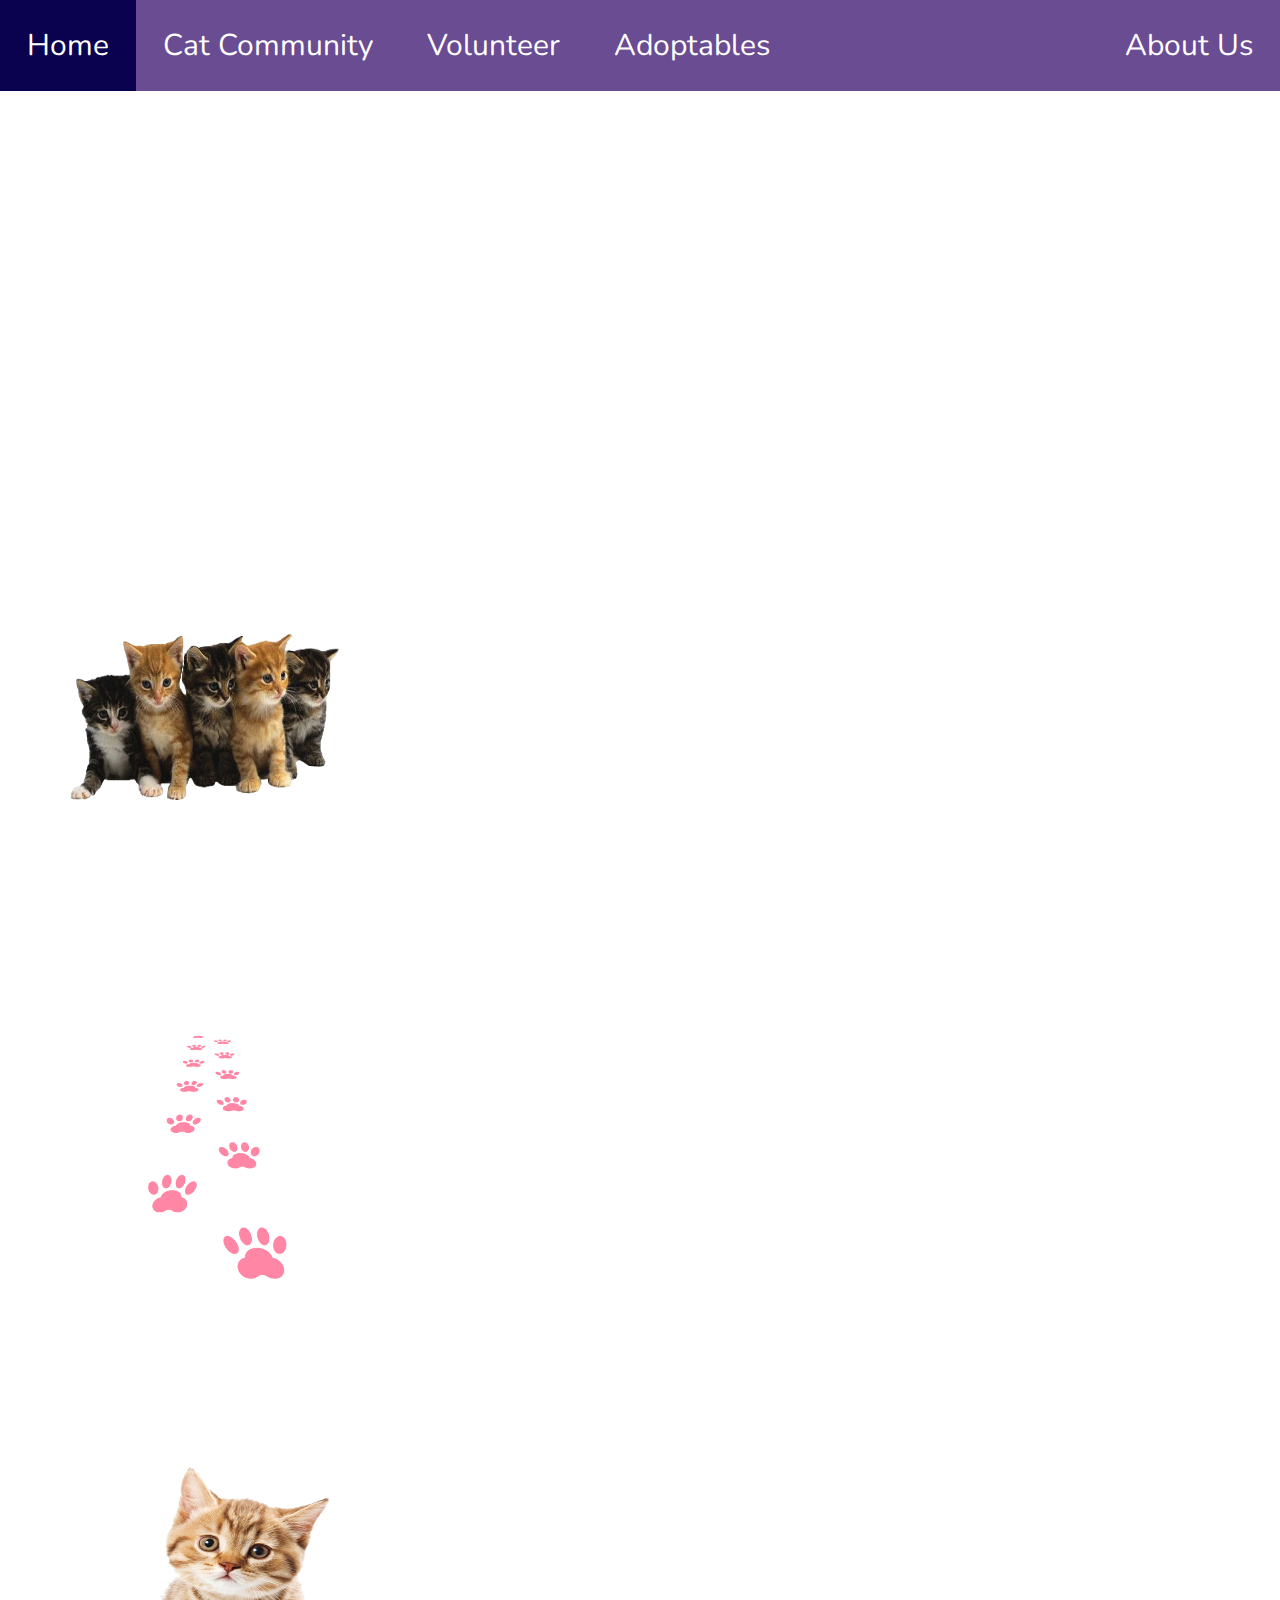
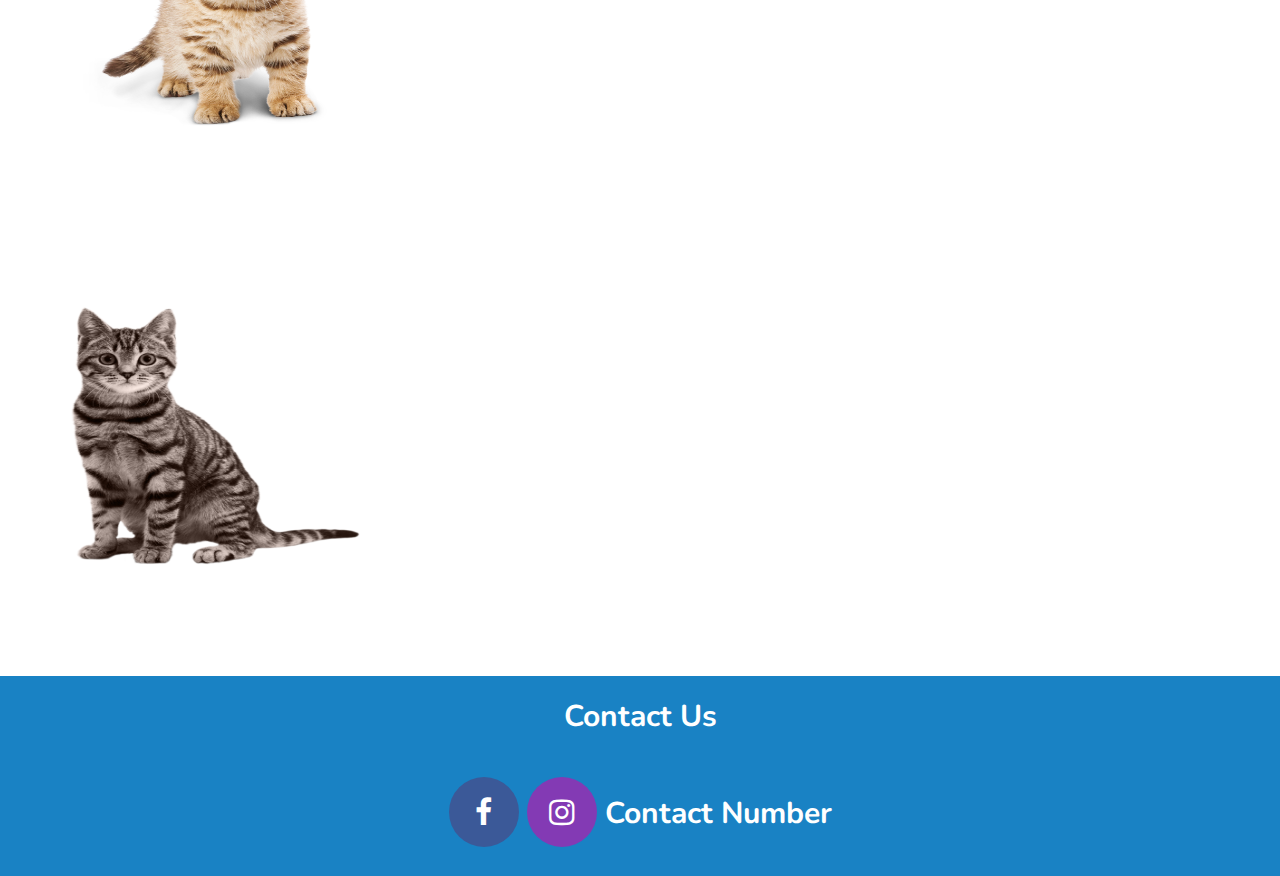
==== index.html @ 4d304201 "Rename home.html to index.html" ====
<html>
<head>
<link rel="stylesheet" href="stylesheet.css">
<meta name="viewport" content="width=device-width, initial-scale=1.0">
<link rel="stylesheet" href="https://fonts.googleapis.com/css?family=Nunito">
<link rel="stylesheet" href="https://cdnjs.cloudflare.com/ajax/libs/font-awesome/4.7.0/css/font-awesome.min.css">
<title>
Cats of Legaspi Village
</title>
</head>
<body background="banner0.png">

<!-- navigation bar -->
<ul class="topnav">
  <li><a href="home.html">Home</a></li>
    <li><a href="catcommunity.html">Cat Community</a></li>
  <li><a href="volunteer.php">Volunteer</a></li>
  <li><a href="adoptables.php">Adoptables</a></li>
  <li class="right"><a href="aboutus.php">About Us</a></li>
</ul>

<!-- banner -->
<div class="banner">
<p class="head"> Cats of Legaspi Village </p>
</div>

<!-- cat community -->
<div class="info">
<img class="pic" src="cat9.png">
<p class="heading"> Cat Community </p>
<p class="body">  Cat communities helps stray, lost, abandoned, and injured cats on streets. Though they have no such thing as members, they only have volunteers on helping them to take care and saving cats. </p>
</div>

<div class="info">
<img class="pic" src="1.png">
<p class="heading"> Volunteer Sign-Up </p>
<p class="body">  Are you seeing many stray cats on the streets? Do you want to help cats like them? And are you a cat lover?  Well today is your lucky day! Cat of Legaspi Village Community is searching for volunteers for their cat community. All you have to do is fill up this form and contact them. </p>
</div>

<div class="info">
<img class="pic" src="cat2.png">
<p class="heading"> Adoptables </p>
<p class="body">  Need a lover, best friend, cuddle buddy, a motivation, and someone who will be there for you no matter what? Say no more, Cats of Legaspi Village are open for adoption of cats. </p>
</div>

<div class="info">
<img class="pic" src="cat1.png">
<p class="heading"> About Us </p>
<p class="body">  Cats of Legaspi Village is a cat community where they pumper cats that are stray, lost, abandoned, or injured. The community helps cats by feeding and fostering them.  </p>
</div>

<!-- footer -->
<div class="footer">
  <p>Contact Us</p>
  <p> <a href="https://www.facebook.com/catsoflegaspivillage" class="fa fa-facebook"></a> <a href="https://www.instagram.com/catsoflegaspivillage" class="fa fa-instagram"></a>		Contact Number</p>
</div>
</body>
</html>
---- stylesheet.css ----
* {
	margin:0;
	padding:0;
}

body {
	font-family:"nunito";
}

/* navigation bar */
ul.topnav {
  list-style-type: none;
  margin: 0;
  padding: 0;
  overflow: hidden;
  background-color: #6A4C93;
  position:fixed;
  width:100%;
  top:0;
  left:0;
}

ul.topnav li {float: left;}

ul.topnav li a {
  display: block;
  color: white;
  text-align: center;
  padding: 25px 27px;
  text-decoration: none;
  font-size:30px;
}

ul.topnav li a:hover:not(.active) {background-color: #0a014f;}

ul.topnav li a.active {background-color: #0a014f;}

ul.topnav li.right {float: right;}

@media screen and (max-width: 600px) {
  ul.topnav li.right, 
  ul.topnav li {float: none;}
}

/* banner */
.banner {
	width:100%;
	/* background-color: #1982C4; */
	max-height:500px;
	padding:190px 0;
	text-align:center;
}

.banner .head {
	font-size:100px;
	font-weight:bold;
	color:white;
	
}

/* preview */
.info {
	width:97.35%;
	height:400px;
	padding:20px;
}

.heading:hover {
	opacity:50%;
	cursor: pointer;
}

.pic {
	width:290px;
	height:260px;
	float:left;
	margin:50px;
}

.heading{
	font-size: 30px;
	font-weight: bold;
	padding:20px;
	color:white;
}

.body {
	font-size:25px;
	text-align:justify;
	padding:20px;
	color:white;
}

/* footer */
.footer {
  width: 100%;
  background-color: #1982C4;
  color: white;
  text-align: center;
  height:200px;
}

.footer p {
	font-size: 30px;
	font-weight: bold;
	padding:20px;
	color:white;
}

.footer a {
	color:white;
}

.fa {
  padding: 20px;
  font-size: 30px;
  width: 30px;
  text-align: center;
  text-decoration: none;
  border-radius: 50%;
}

.fa-facebook {
  background: #3B5998;
  color: white;
}

.fa-instagram {
  background: #833AB4;
  color: white;
}

/* sign up */
fieldset {
	font-size:25px;
	font-weight:bold;
	height:600px;
	margin:0 20px 50px 20px;
	background-color:#EAEAEA;
	border:4px solid #cbc5ea;
	color:#0a014f;
}

legend {
	text-align:center;
}
.question {
	width:1350px;
	font-size:21px;
	min-height:60px;
	padding:15px 25px 0 25px;
}

.question input {
	font-size:21px;
}

.question .submit {
	height:40px;
	width:150px;
	background-color:#cbc5ea;
	border:4px solid #6A4C93;
}
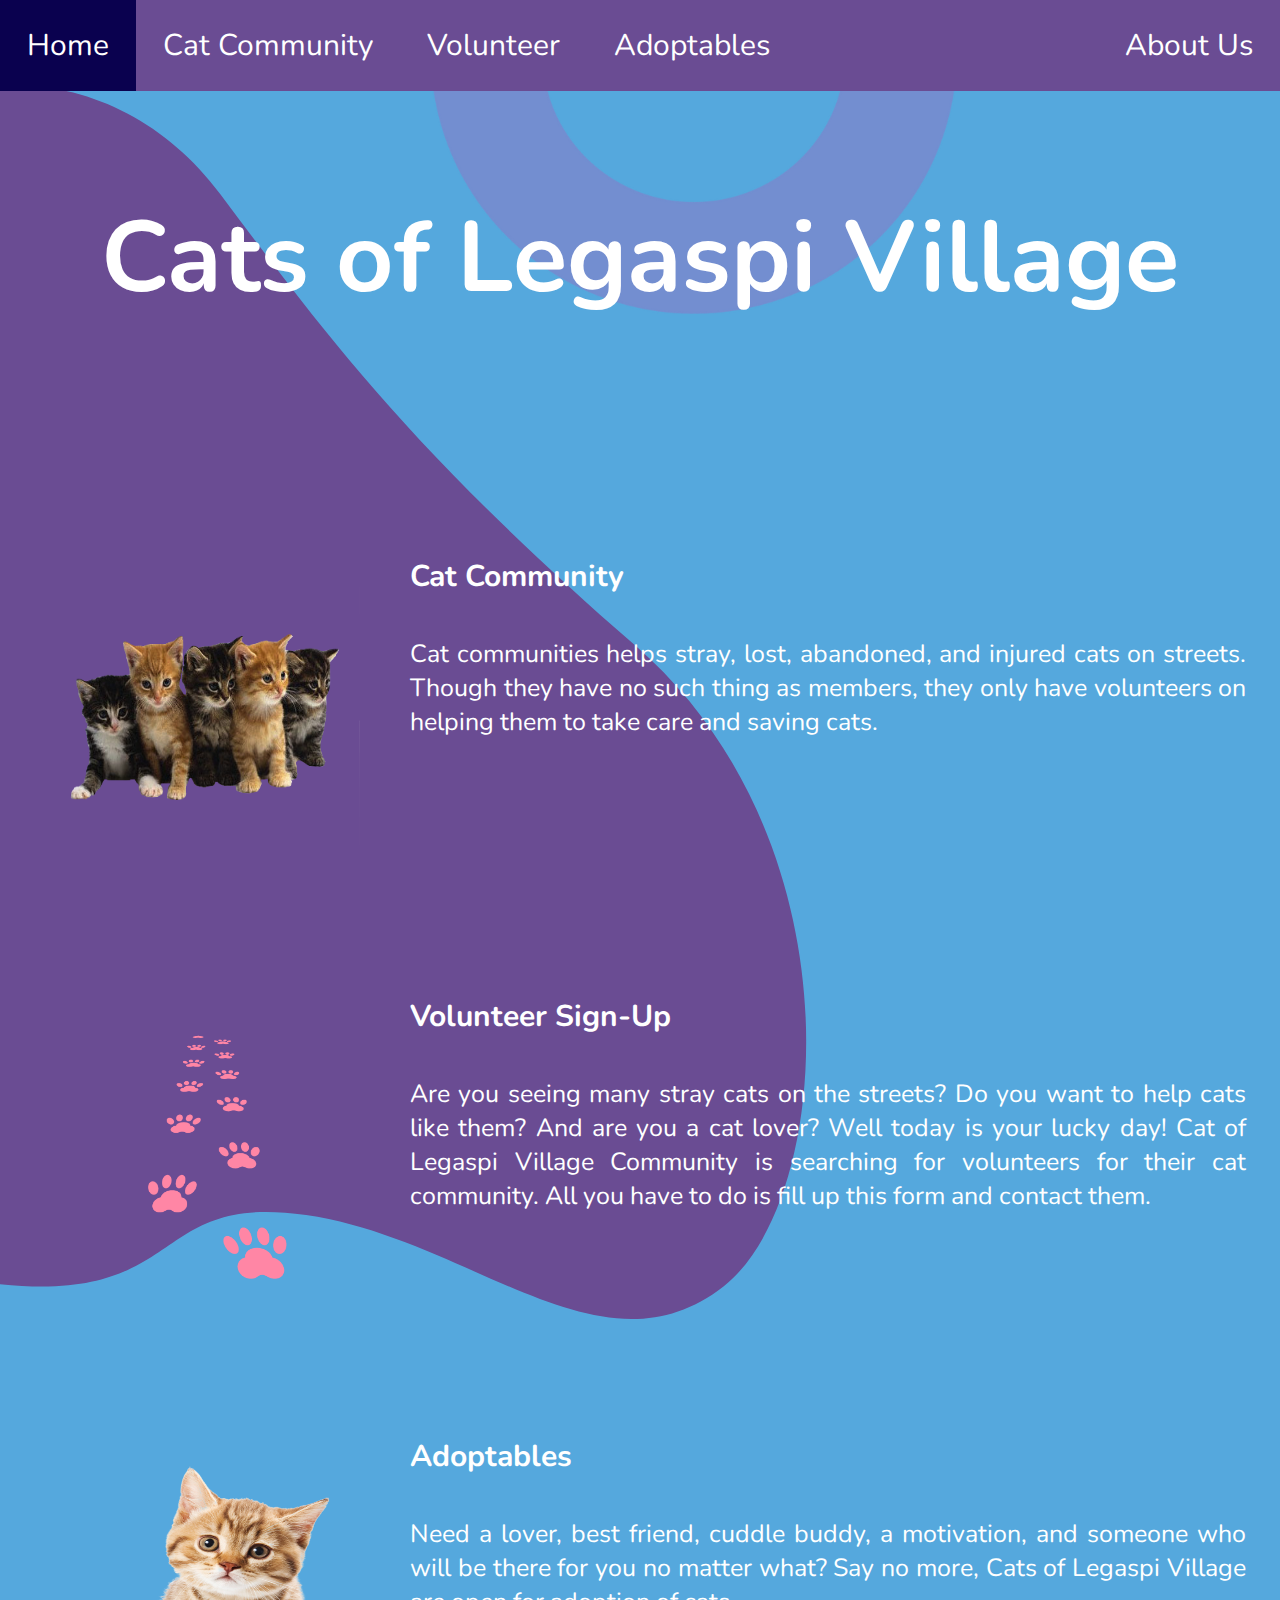
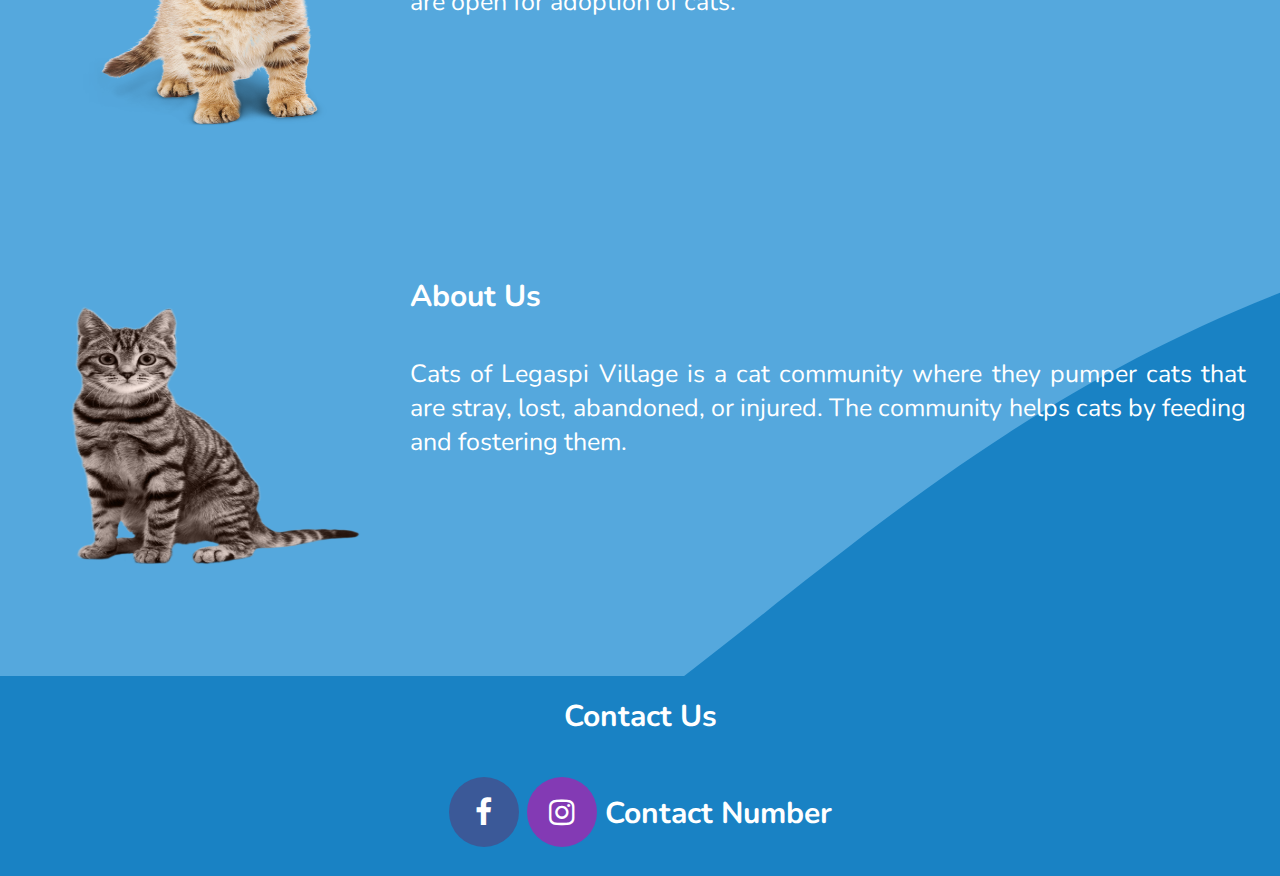
==== commit 0d136f36: "Update index.html" ====
--- a/index.html
+++ b/index.html
@@ -14,9 +14,9 @@
 <ul class="topnav">
   <li><a href="home.html">Home</a></li>
     <li><a href="catcommunity.html">Cat Community</a></li>
-  <li><a href="volunteer.php">Volunteer</a></li>
-  <li><a href="adoptables.php">Adoptables</a></li>
-  <li class="right"><a href="aboutus.php">About Us</a></li>
+  <li><a href="volunteer.html">Volunteer</a></li>
+  <li><a href="adoptables.html">Adoptables</a></li>
+  <li class="right"><a href="aboutus.html">About Us</a></li>
 </ul>
 
 <!-- banner -->
